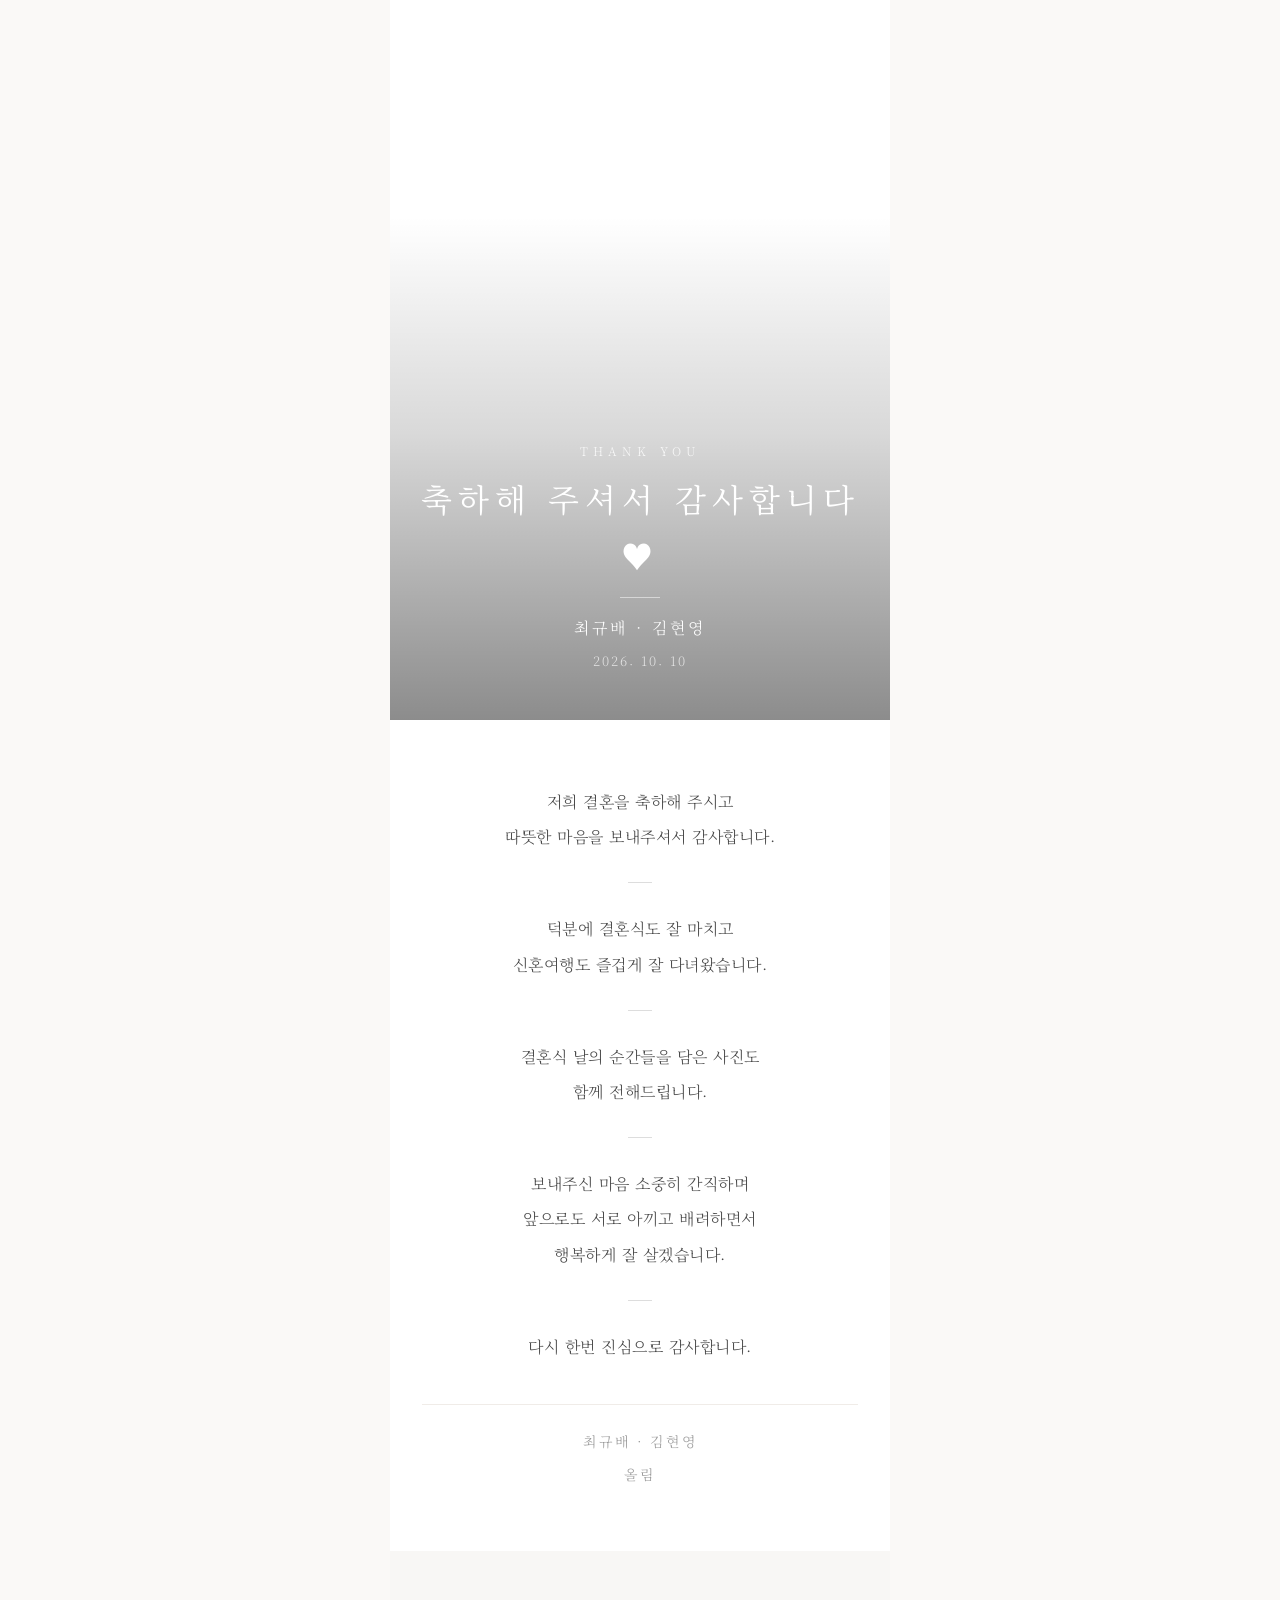
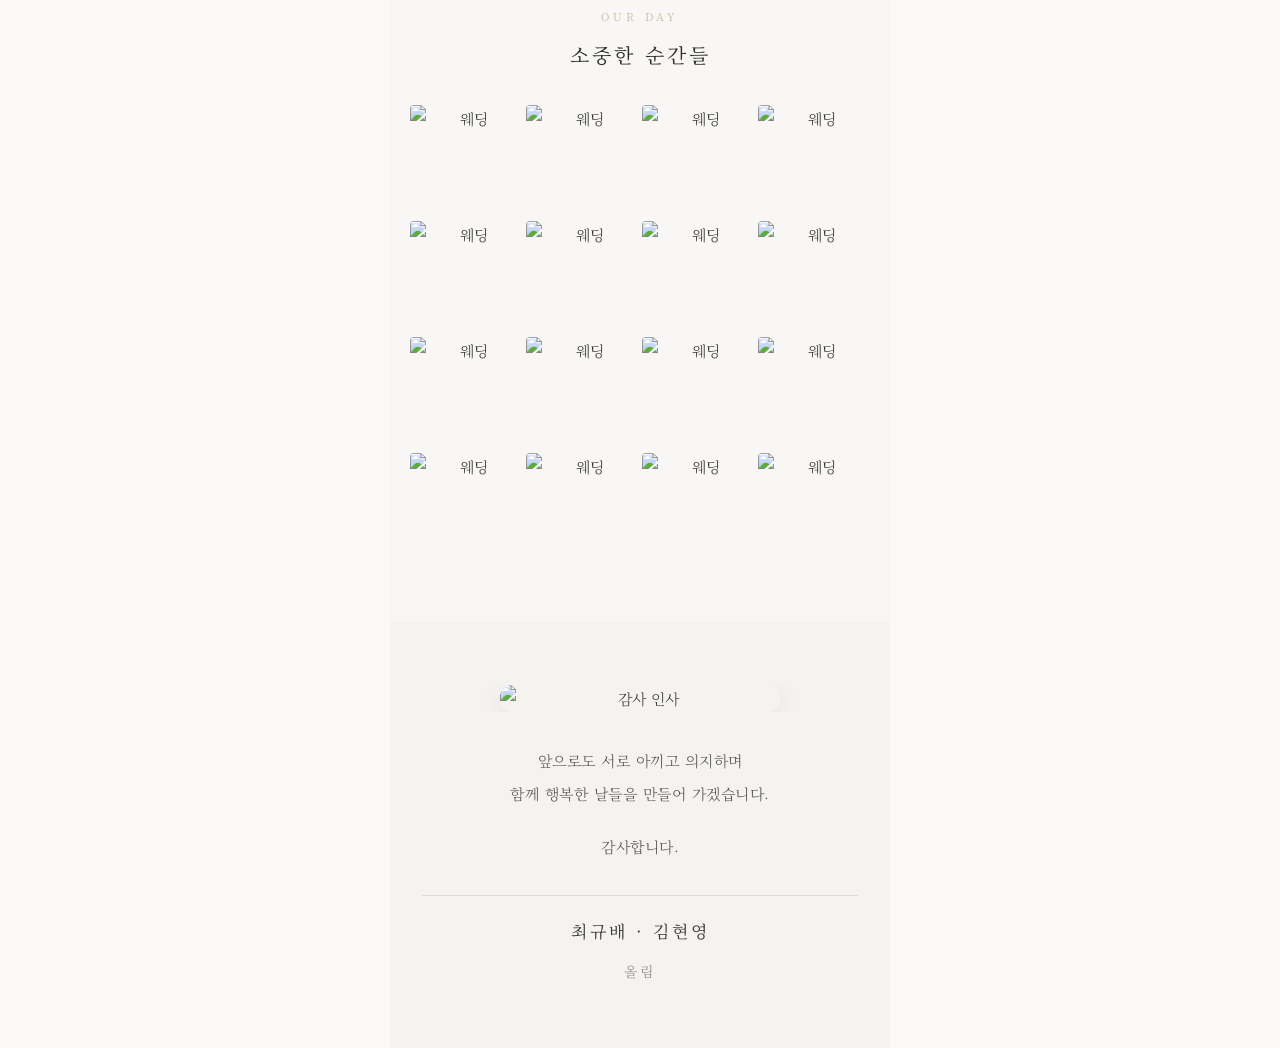
==== index.html @ 0729daf9 "Add files via upload" ====
<!DOCTYPE html>
<html lang="ko">
<head>
    <meta charset="UTF-8">
    <meta name="viewport" content="width=device-width, initial-scale=1.0">
    <!-- ✏️ 페이지 제목: 브라우저 탭과 카카오톡 공유 시 표시됩니다. 두 분 이름으로 바꿔주세요 (예: 철수🤍영희 감사카드) -->
    <title>최규배🤍김현영 감사카드</title>
    <meta property="og:title" content="최규배🤍김현영 감사카드">
    <meta property="og:description" content="저희의 새로운 시작을 축복해주신 모든 분들께 진심으로 감사드립니다.">
    <meta property="og:image" content="images/g1.jpg">
    <link rel="preconnect" href="https://fonts.googleapis.com">
    <link href="https://fonts.googleapis.com/css2?family=Noto+Serif+KR:wght@300;400;500&display=swap" rel="stylesheet">
    <link rel="stylesheet" href="styles.css">
</head>
<body>
    <div class="container">
        <!-- 메인 -->
        <header class="hero">
            <div class="hero-overlay"></div>
            <div class="hero-content">
                <p class="hero-label">Thank You</p>
                <h1>축하해 주셔서 감사합니다♥</h1>
                <div class="hero-line"></div>
                <!-- ✏️ 신랑 · 신부 이름으로 바꿔주세요 (예: 김철수 · 이영희) -->
                <p class="hero-couple">최규배 · 김현영</p>
                <!-- ✏️ 결혼식 날짜로 바꿔주세요 -->
                <p class="hero-date">2026. 10. 10</p>
            </div>
        </header>

        <!-- 인사말 -->
        <section class="section greeting-section">
            <!-- ✏️ 감사 인사말: 원하는 내용으로 자유롭게 수정하세요.
                 줄바꿈은 <br>, 문단 사이 구분선은 <div class="greeting-line"></div>를 넣으면 됩니다. -->
            <div class="greeting-text">
                <p>저희 결혼을 축하해 주시고<br>따뜻한 마음을 보내주셔서 감사합니다.</p>
                <div class="greeting-line"></div>
                <p>덕분에 결혼식도 잘 마치고<br>신혼여행도 즐겁게 잘 다녀왔습니다.</p>
                <div class="greeting-line"></div>
                <p>결혼식 날의 순간들을 담은 사진도<br>함께 전해드립니다.</p>
                <div class="greeting-line"></div>
                <p>보내주신 마음 소중히 간직하며<br>앞으로도 서로 아끼고 배려하면서<br>행복하게 잘 살겠습니다.</p>
                <div class="greeting-line"></div>
                <p>다시 한번 진심으로 감사합니다.</p>
            </div>
            <!-- ✏️ 서명: 신랑신부 이름과 양가 혼주(부모님) 성함으로 바꿔주세요 -->
            <div class="greeting-sign">
                <p>최규배 · 김현영</p>
                <p class="greeting-olim">올림</p>
            </div>
        </section>

        <!-- 사진 갤러리 -->
        <section class="section gallery-section">
            <p class="section-label">Our Day</p>
            <h2>소중한 순간들</h2>
            <div class="gallery">
                <div class="gallery-item"><img src="images/g1.jpg" alt="웨딩" loading="lazy"></div>
                <div class="gallery-item"><img src="images/g2.jpg" alt="웨딩" loading="lazy"></div>
                <div class="gallery-item"><img src="images/g3.jpg" alt="웨딩" loading="lazy"></div>
                <div class="gallery-item"><img src="images/g4.jpg" alt="웨딩" loading="lazy"></div>
                <div class="gallery-item"><img src="images/g5.jpg" alt="웨딩" loading="lazy"></div>
                <div class="gallery-item"><img src="images/g6.jpg" alt="웨딩" loading="lazy"></div>
                <div class="gallery-item"><img src="images/g7.jpg" alt="웨딩" loading="lazy"></div>
                <div class="gallery-item"><img src="images/g8.jpg" alt="웨딩" loading="lazy"></div>
                <div class="gallery-item"><img src="images/g9.jpg" alt="웨딩" loading="lazy"></div>
                <div class="gallery-item"><img src="images/g10.jpg" alt="웨딩" loading="lazy"></div>
                <div class="gallery-item"><img src="images/g11.jpg" alt="웨딩" loading="lazy"></div>
                <div class="gallery-item"><img src="images/g12.jpg" alt="웨딩" loading="lazy"></div>
                <div class="gallery-item"><img src="images/g13.jpg" alt="웨딩" loading="lazy"></div>
                <div class="gallery-item"><img src="images/g14.jpg" alt="웨딩" loading="lazy"></div>
                <div class="gallery-item"><img src="images/g15.jpg" alt="웨딩" loading="lazy"></div>
                <div class="gallery-item"><img src="images/g16.jpg" alt="웨딩" loading="lazy"></div>
                
            </div>
        </section>

        <!-- 마무리 인사 -->
        <section class="section closing-section">
            <div class="closing-photo">
                <img src="images/hero.jpg" alt="감사 인사">
            </div>
            <p class="closing-text">앞으로도 서로 아끼고 의지하며<br>함께 행복한 날들을 만들어 가겠습니다.</p>
            <p class="closing-text">감사합니다.</p>
            <div class="closing-couple">
                <p class="closing-names">최규배 · 김현영</p>
                <p class="closing-olim">올림</p>
            </div>
        </section>

                </div>
            </details>
        </section>

    </div>

    <!-- 사진 뷰어 -->
    <div class="photo-viewer" id="photo-viewer">
        <button class="viewer-close" onclick="closeViewer()">&times;</button>
        <button class="viewer-prev" onclick="viewerNav(-1)">‹</button>
        <img id="viewer-img" src="" alt="">
        <button class="viewer-next" onclick="viewerNav(1)">›</button>
        <div class="viewer-counter" id="viewer-counter"></div>
    </div>

    <script>
        let galleryImages = [];
        let currentViewerIndex = 0;

        // 갤러리 클릭 → 크게 보기
        document.querySelectorAll('.gallery-item img').forEach((img, i) => {
            galleryImages.push(img.src);
            img.addEventListener('click', () => {
                currentViewerIndex = i;
                showViewerImage();
                document.getElementById('photo-viewer').classList.add('active');
                document.body.style.overflow = 'hidden';
            });
        });

        function showViewerImage() {
            document.getElementById('viewer-img').src = galleryImages[currentViewerIndex];
            document.getElementById('viewer-counter').textContent = (currentViewerIndex + 1) + ' / ' + galleryImages.length;
        }

        function viewerNav(dir) {
            currentViewerIndex = (currentViewerIndex + dir + galleryImages.length) % galleryImages.length;
            showViewerImage();
        }

        function closeViewer() {
            document.getElementById('photo-viewer').classList.remove('active');
            document.body.style.overflow = '';
        }

        document.getElementById('photo-viewer').addEventListener('click', (e) => {
            if (e.target === e.currentTarget) closeViewer();
        });

        // 스와이프 지원
        let touchStartX = 0;
        const viewer = document.getElementById('photo-viewer');
        viewer.addEventListener('touchstart', (e) => { touchStartX = e.touches[0].clientX; });
        viewer.addEventListener('touchend', (e) => {
            const diff = touchStartX - e.changedTouches[0].clientX;
            if (Math.abs(diff) > 50) viewerNav(diff > 0 ? 1 : -1);
        });

        // 스크롤 애니메이션
        const observer = new IntersectionObserver((entries) => {
            entries.forEach(entry => {
                if (entry.isIntersecting) {
                    entry.target.classList.add('visible');
                }
            });
        }, { threshold: 0.15 });

        document.querySelectorAll('.section, .gallery-item').forEach(el => observer.observe(el));
    </script>
</body>
</html>
---- styles.css ----
* { margin: 0; padding: 0; box-sizing: border-box; }

body {
    font-family: 'Noto Serif KR', serif;
    background: #faf9f7;
    color: #3a3a3a;
    font-size: 15px;
    line-height: 1.8;
    -webkit-font-smoothing: antialiased;
    font-weight: 300;
}

.container {
    max-width: 500px;
    margin: 0 auto;
    background: #fff;
    min-height: 100vh;
    overflow: hidden;
}

/* Hero */
.hero {
    position: relative;
    height: 80vh;
    min-height: 480px;
    background: url('images/g1.jpg') center center / cover no-repeat;
    display: flex;
    align-items: flex-end;
    justify-content: center;
}

.hero-overlay {
    position: absolute;
    top: 0; left: 0; right: 0; bottom: 0;
    background: linear-gradient(
        to bottom,
        rgba(0,0,0,0) 30%,
        rgba(0,0,0,0.15) 60%,
        rgba(0,0,0,0.45) 100%
    );
}

.hero-content {
    position: relative;
    z-index: 1;
    text-align: center;
    color: #fff;
    padding: 0 24px 48px;
}

.hero-label {
    font-size: 12px;
    letter-spacing: 5px;
    text-transform: uppercase;
    opacity: 0.8;
    margin-bottom: 8px;
}

.hero h1 {
    font-size: 32px;
    font-weight: 400;
    letter-spacing: 6px;
    margin-bottom: 12px;
    color: #fff;
}

.hero-line {
    width: 40px;
    height: 1px;
    background: rgba(255,255,255,0.5);
    margin: 0 auto 16px;
}

.hero-couple {
    font-size: 16px;
    letter-spacing: 3px;
    font-weight: 300;
    margin-bottom: 6px;
}

.hero-date {
    font-size: 13px;
    letter-spacing: 2px;
    opacity: 0.7;
}

/* Sections */
.section {
    padding: 56px 28px;
    text-align: center;
    opacity: 0;
    transform: translateY(20px);
    transition: opacity 0.8s ease, transform 0.8s ease;
}

.section.visible {
    opacity: 1;
    transform: translateY(0);
}

.section-label {
    font-size: 11px;
    letter-spacing: 4px;
    color: #c5b79e;
    text-transform: uppercase;
    margin-bottom: 10px;
}

.section h2 {
    font-size: 20px;
    font-weight: 400;
    color: #2c2c2c;
    letter-spacing: 3px;
    margin-bottom: 32px;
}

/* Greeting */
.greeting-section {
    background: #fff;
    padding: 64px 32px;
}

.greeting-text p {
    font-size: 16px;
    line-height: 2.2;
    color: #4a4a4a;
    font-weight: 300;
    letter-spacing: 0.5px;
}

.greeting-line {
    width: 24px;
    height: 1px;
    background: #ddd;
    margin: 28px auto;
}

.greeting-sign {
    margin-top: 40px;
    padding-top: 24px;
    border-top: 1px solid #f0ece8;
}

.greeting-sign p {
    font-size: 14px;
    color: #999;
    letter-spacing: 2px;
}

/* Gallery */
.gallery-section {
    background: #f8f7f5;
    padding: 56px 20px;
}

.gallery {
    display: grid;
    grid-template-columns: 1fr 1fr 1fr 1fr;
    gap: 4px;
}

.gallery-item {
    border-radius: 4px;
    overflow: hidden;
    cursor: pointer;
    opacity: 0;
    transform: translateY(16px);
    transition: opacity 0.6s ease, transform 0.6s ease;
    aspect-ratio: 1;
}

.gallery-item.visible {
    opacity: 1;
    transform: translateY(0);
}

.gallery-item img {
    width: 100%;
    height: 100%;
    object-fit: cover;
    display: block;
    transition: transform 0.4s ease;
}

.gallery-item:active img {
    transform: scale(1.05);
}

/* Video */
.video-section {
    background: #fff;
    padding: 56px 24px;
}

.video-wrapper {
    border-radius: 12px;
    overflow: hidden;
    box-shadow: 0 8px 30px rgba(0,0,0,0.08);
}

.video-wrapper video {
    width: 100%;
    display: block;
    border-radius: 12px;
}

.video-label {
    font-size: 13px;
    color: #aaa;
    margin-top: 12px;
    letter-spacing: 0.5px;
}

/* Closing */
.closing-section {
    background: #f5f3f0;
    padding: 64px 32px;
}

.closing-photo {
    margin-bottom: 32px;
}

.closing-photo {
    overflow: hidden;
}

.closing-photo img {
    width: 100%;
    max-width: 280px;
    border-radius: 12px;
    box-shadow: 0 8px 30px rgba(0,0,0,0.08);
    display: block;
    margin: 0 auto;
}

.closing-text {
    font-size: 15px;
    line-height: 2.2;
    color: #555;
    font-weight: 300;
    margin-bottom: 20px;
    letter-spacing: 0.5px;
}

.closing-couple {
    margin-top: 32px;
    padding-top: 20px;
    border-top: 1px solid #e0dbd5;
}

.closing-names {
    font-size: 17px;
    font-weight: 400;
    color: #3a3a3a;
    letter-spacing: 3px;
    margin-bottom: 12px;
}

.closing-parents {
    font-size: 13px;
    color: #999;
    letter-spacing: 1px;
    line-height: 2;
}

.closing-olim {
    font-size: 14px;
    color: #888;
    letter-spacing: 2px;
    margin-top: 12px;
}

.greeting-parents {
    font-size: 13px;
    color: #aaa;
    letter-spacing: 1px;
    margin-top: 4px;
}

.greeting-olim {
    font-size: 14px;
    color: #999;
    letter-spacing: 2px;
    margin-top: 8px;
}

/* Ceremony */
.ceremony-section {
    background: #fff;
    padding: 56px 24px;
}

.ceremony-desc {
    font-size: 13px;
    color: #aaa;
    margin-bottom: 28px;
    letter-spacing: 0.5px;
}

.ceremony-item {
    border: 1px solid #f0ece8;
    border-radius: 10px;
    margin-bottom: 8px;
    overflow: hidden;
}

.ceremony-item summary {
    padding: 16px 20px;
    font-size: 15px;
    font-weight: 400;
    color: #3a3a3a;
    cursor: pointer;
    list-style: none;
    display: flex;
    align-items: center;
    justify-content: space-between;
    transition: background 0.2s;
}

.ceremony-item summary::-webkit-details-marker { display: none; }

.ceremony-item summary::after {
    content: '▸';
    font-size: 12px;
    color: #ccc;
    transition: transform 0.2s;
}

.ceremony-item[open] summary::after {
    transform: rotate(90deg);
}

.ceremony-item summary:active {
    background: #faf9f7;
}

.ceremony-video {
    padding: 0 12px 12px;
}

.ceremony-video video {
    width: 100%;
    border-radius: 8px;
    display: block;
}

/* Footer */
footer {
    background: #2c2c2c;
    text-align: center;
    padding: 24px;
    font-size: 12px;
    color: rgba(255,255,255,0.4);
    letter-spacing: 1px;
}

/* Photo Viewer */
.photo-viewer {
    display: none;
    position: fixed;
    top: 0; left: 0; right: 0; bottom: 0;
    background: rgba(0,0,0,0.95);
    z-index: 1000;
    align-items: center;
    justify-content: center;
    padding: 20px;
}

.photo-viewer.active {
    display: flex;
}

.photo-viewer img {
    max-width: 100%;
    max-height: 90vh;
    object-fit: contain;
    border-radius: 4px;
}

.viewer-close {
    position: absolute;
    top: 16px;
    right: 20px;
    background: none;
    border: none;
    color: #fff;
    font-size: 36px;
    cursor: pointer;
    z-index: 10;
    opacity: 0.7;
}

.viewer-prev,
.viewer-next {
    position: absolute;
    top: 50%;
    transform: translateY(-50%);
    background: rgba(255,255,255,0.15);
    border: none;
    color: #fff;
    font-size: 36px;
    width: 48px;
    height: 48px;
    border-radius: 50%;
    cursor: pointer;
    z-index: 10;
    display: flex;
    align-items: center;
    justify-content: center;
}

.viewer-prev { left: 12px; }
.viewer-next { right: 12px; }

.viewer-prev:active,
.viewer-next:active {
    background: rgba(255,255,255,0.3);
}

.viewer-counter {
    position: absolute;
    bottom: 24px;
    left: 50%;
    transform: translateX(-50%);
    color: rgba(255,255,255,0.6);
    font-size: 13px;
    letter-spacing: 2px;
}

/* Responsive */
@media (max-width: 380px) {
    .hero h1 { font-size: 26px; letter-spacing: 4px; }
    .greeting-text p { font-size: 15px; }
    .section { padding: 44px 24px; }
}
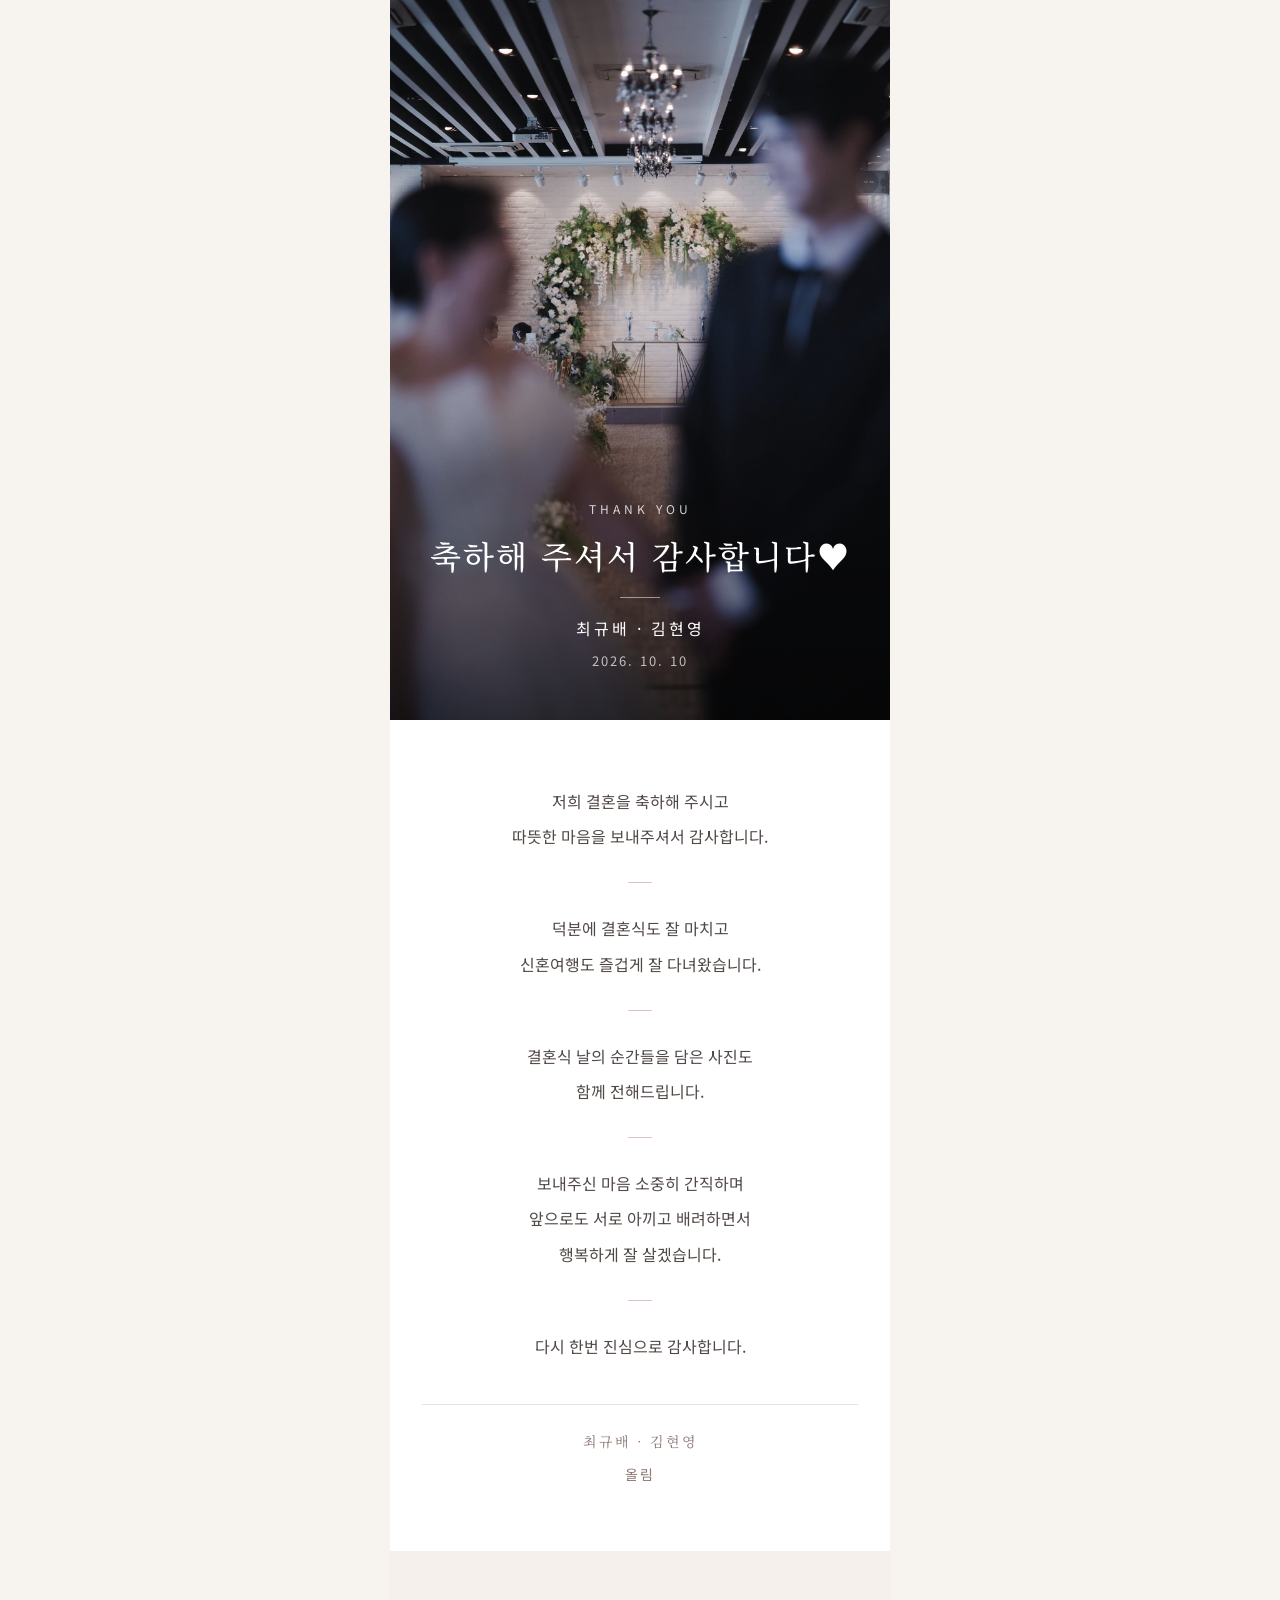
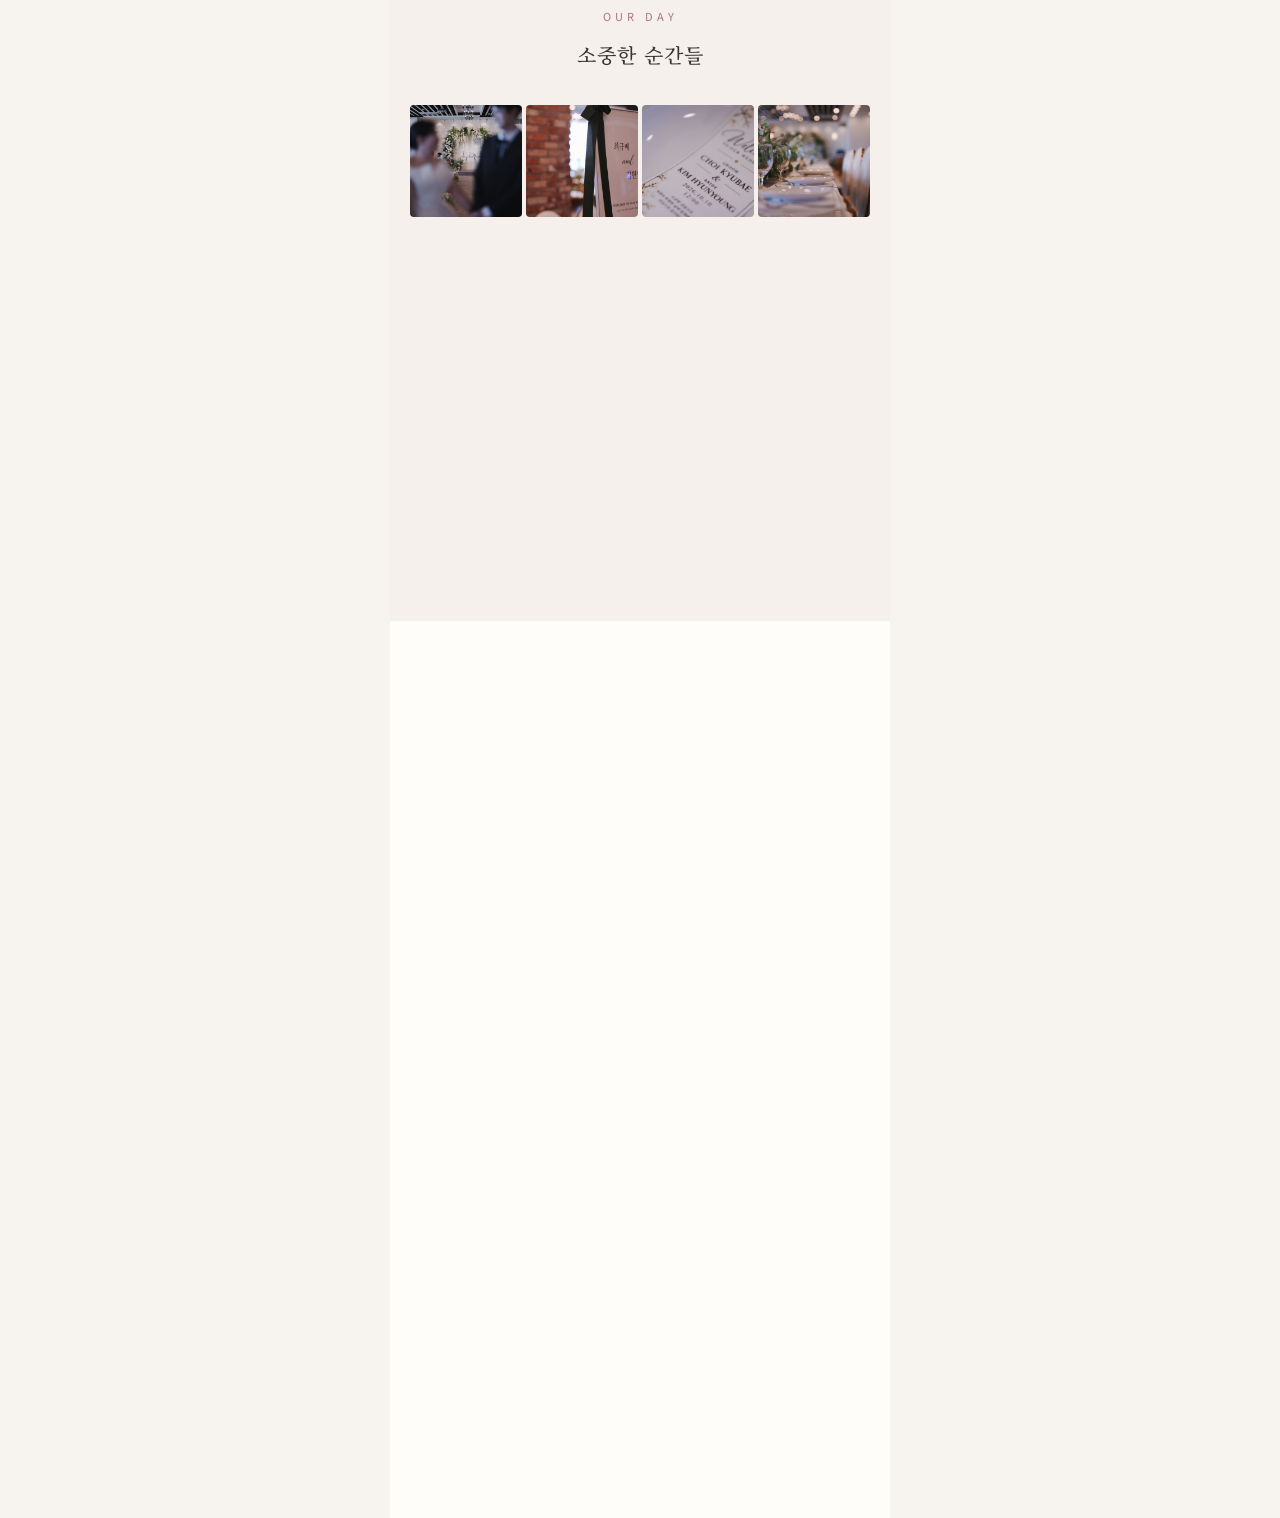
==== commit 6533d0ad: "Add files via upload" ====
--- a/index.html
+++ b/index.html
@@ -9,7 +9,7 @@
     <meta property="og:description" content="저희의 새로운 시작을 축복해주신 모든 분들께 진심으로 감사드립니다.">
     <meta property="og:image" content="images/g1.jpg">
     <link rel="preconnect" href="https://fonts.googleapis.com">
-    <link href="https://fonts.googleapis.com/css2?family=Noto+Serif+KR:wght@300;400;500&display=swap" rel="stylesheet">
+    <link href="https://fonts.googleapis.com/css2?family=Noto+Sans+KR:wght@300;400;500;600&family=Noto+Serif+KR:wght@400;500;600&display=swap" rel="stylesheet">
     <link rel="stylesheet" href="styles.css">
 </head>
 <body>
--- a/styles.css
+++ b/styles.css
@@ -434,3 +434,37 @@
     .greeting-text p { font-size: 15px; }
     .section { padding: 44px 24px; }
 }
+
+/* Typography and palette refresh */
+body {
+    font-family: 'Noto Sans KR', sans-serif;
+    background: #f7f4f0;
+    color: #393432;
+    font-weight: 400;
+}
+
+.container { background: #fffdfa; }
+.hero h1, .section h2, .greeting-sign p:first-child, .closing-names {
+    font-family: 'Noto Serif KR', serif;
+}
+.hero h1 { letter-spacing: 2px; font-weight: 500; }
+.hero-label { letter-spacing: 4px; }
+.hero-couple { font-weight: 400; }
+.section-label { color: #a97779; }
+.section h2 { color: #393432; font-weight: 500; letter-spacing: 1px; }
+.greeting-text p, .closing-text { color: #514946; font-weight: 400; letter-spacing: 0; }
+.greeting-line { background: #d9c4c1; }
+.greeting-sign { border-top-color: #eadfda; }
+.greeting-sign p, .greeting-olim, .closing-olim { color: #8d7773; }
+.gallery-section, .closing-section { background: #f5f0ec; }
+.closing-couple { border-top-color: #dfd1cb; }
+.closing-names { color: #393432; font-weight: 500; letter-spacing: 1px; }
+.closing-parents { color: #776a66; }
+.ceremony-desc { color: #817570; }
+.ceremony-item { border-color: #e8ded9; }
+.ceremony-item summary { color: #393432; }
+.ceremony-item summary::after { color: #a97779; }
+.ceremony-item summary:active { background: #f7f4f0; }
+@media (max-width: 380px) {
+    .hero h1 { letter-spacing: 1px; }
+}
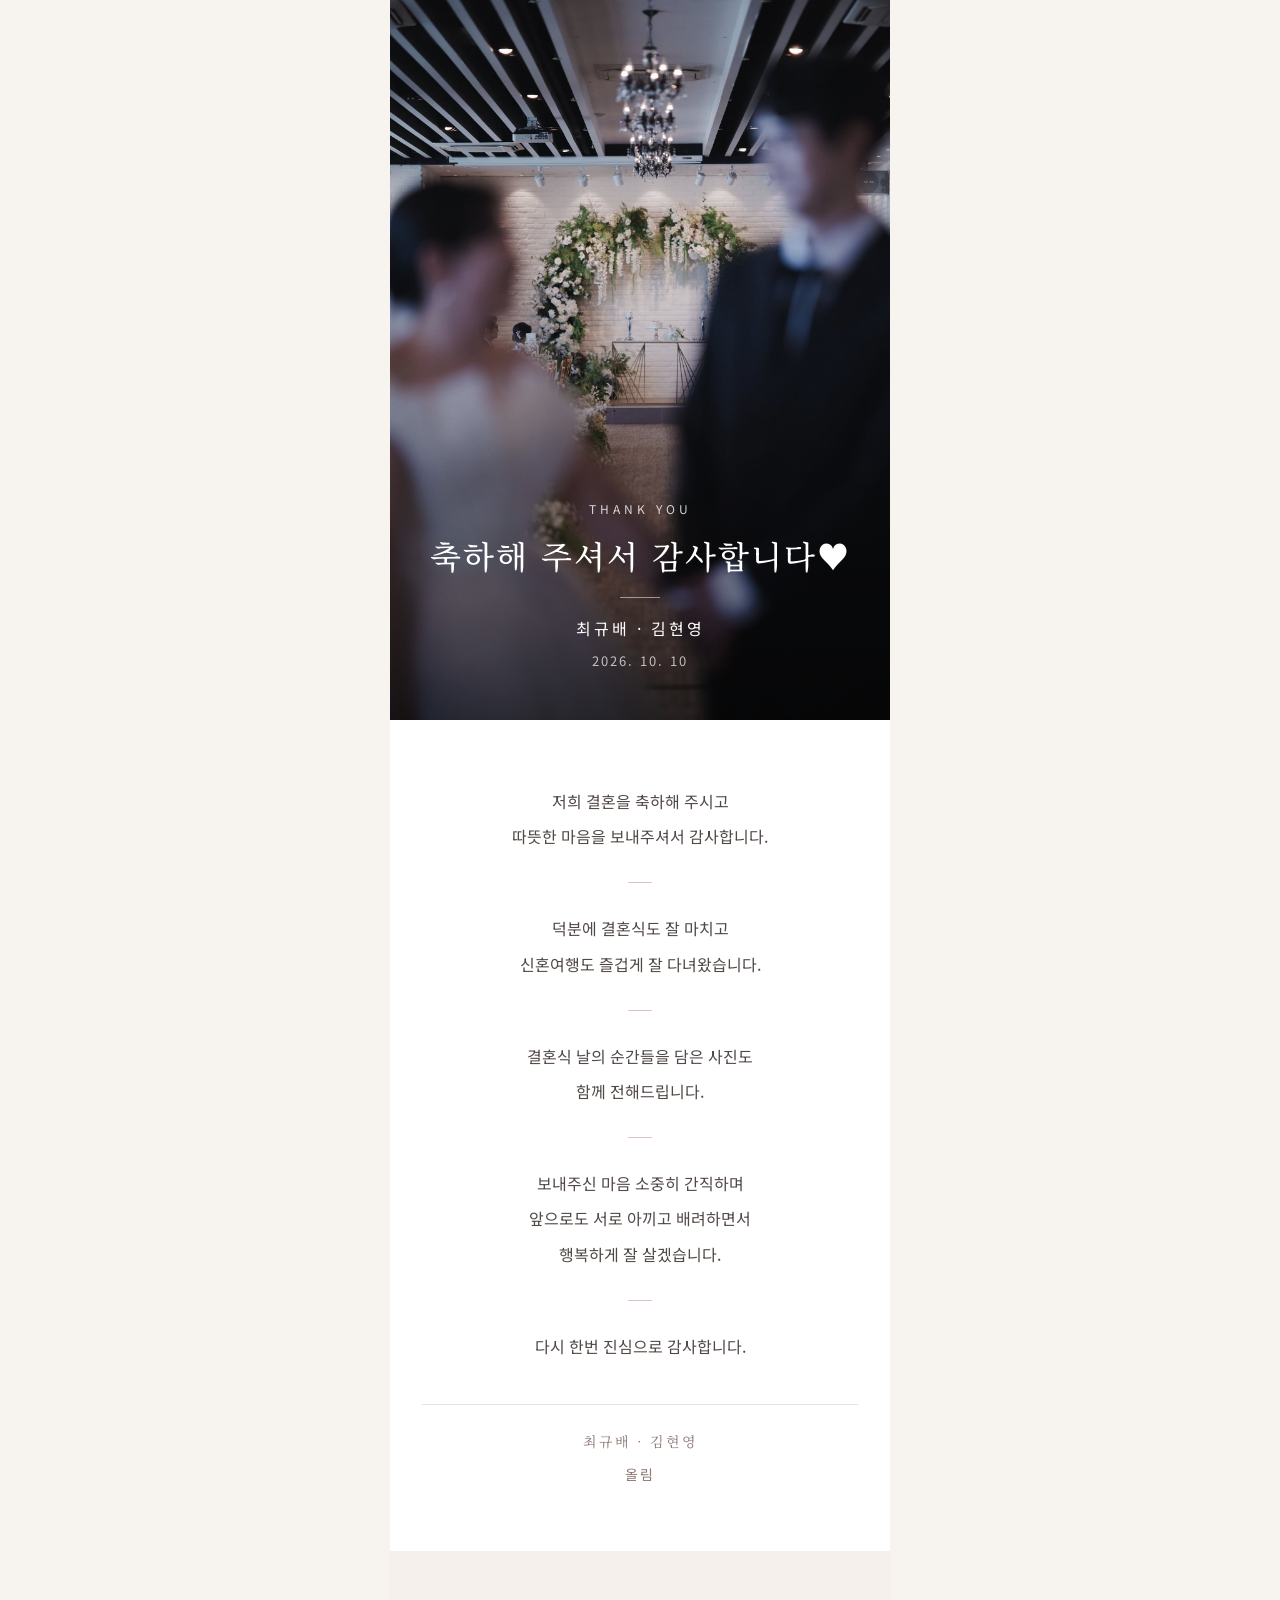
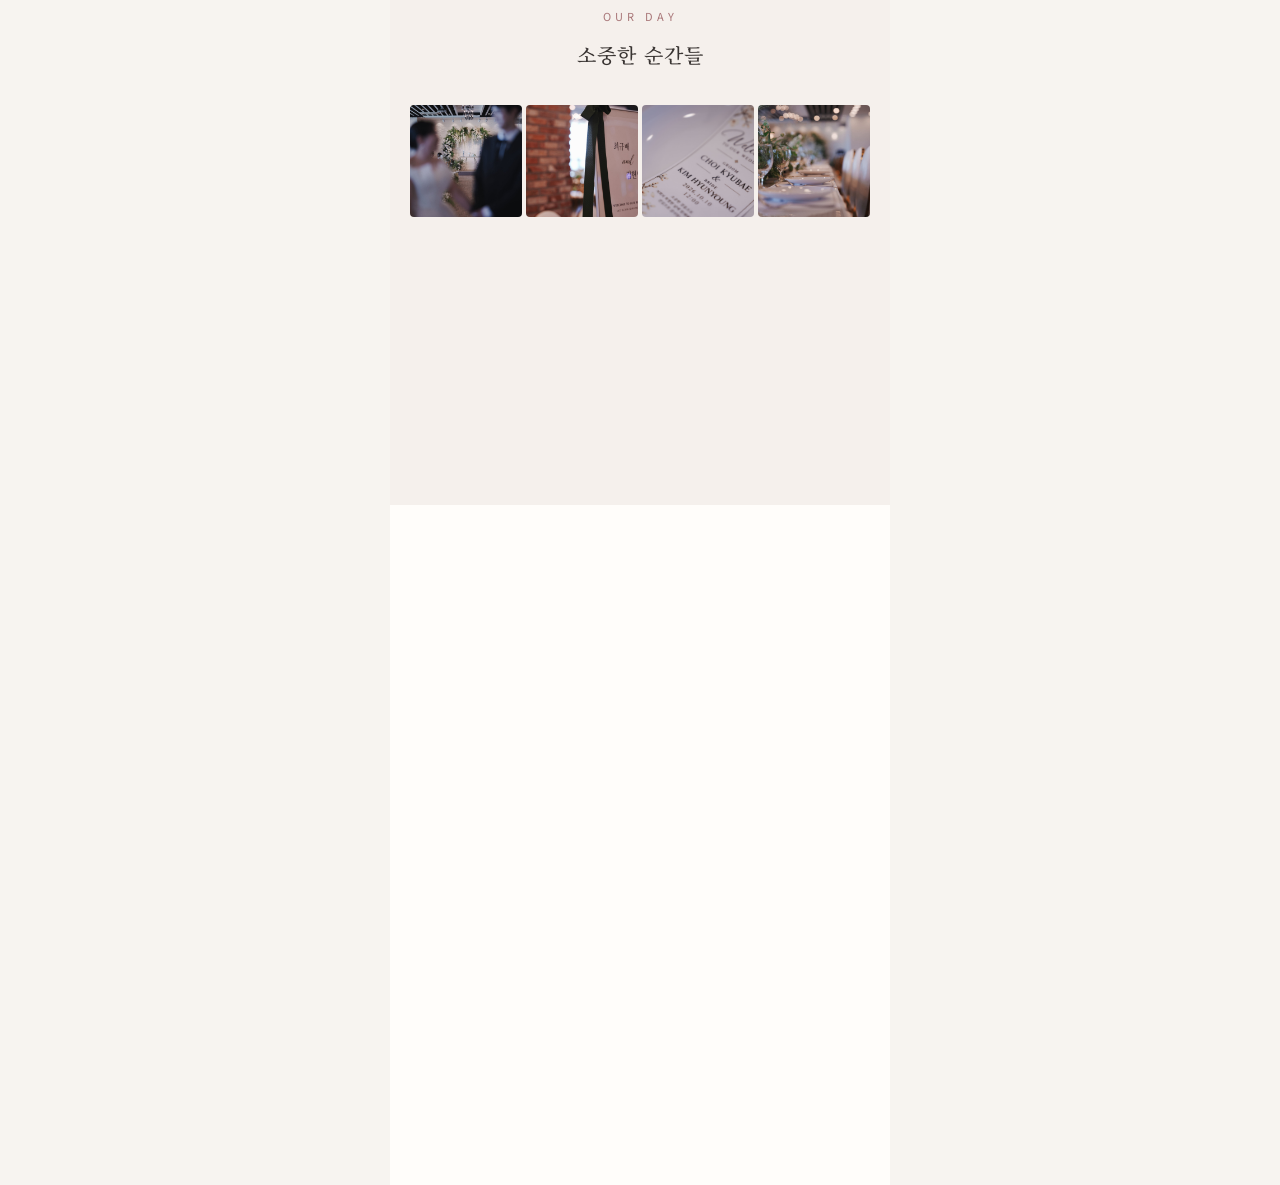
==== commit 575af5fd: "Add files via upload" ====
--- a/index.html
+++ b/index.html
@@ -7,7 +7,7 @@
     <title>최규배🤍김현영 감사카드</title>
     <meta property="og:title" content="최규배🤍김현영 감사카드">
     <meta property="og:description" content="저희의 새로운 시작을 축복해주신 모든 분들께 진심으로 감사드립니다.">
-    <meta property="og:image" content="images/g1.jpg">
+    <meta property="og:image" content="images/g3.jpg">
     <link rel="preconnect" href="https://fonts.googleapis.com">
     <link href="https://fonts.googleapis.com/css2?family=Noto+Sans+KR:wght@300;400;500;600&family=Noto+Serif+KR:wght@400;500;600&display=swap" rel="stylesheet">
     <link rel="stylesheet" href="styles.css">
@@ -67,10 +67,6 @@
                 <div class="gallery-item"><img src="images/g10.jpg" alt="웨딩" loading="lazy"></div>
                 <div class="gallery-item"><img src="images/g11.jpg" alt="웨딩" loading="lazy"></div>
                 <div class="gallery-item"><img src="images/g12.jpg" alt="웨딩" loading="lazy"></div>
-                <div class="gallery-item"><img src="images/g13.jpg" alt="웨딩" loading="lazy"></div>
-                <div class="gallery-item"><img src="images/g14.jpg" alt="웨딩" loading="lazy"></div>
-                <div class="gallery-item"><img src="images/g15.jpg" alt="웨딩" loading="lazy"></div>
-                <div class="gallery-item"><img src="images/g16.jpg" alt="웨딩" loading="lazy"></div>
                 
             </div>
         </section>
